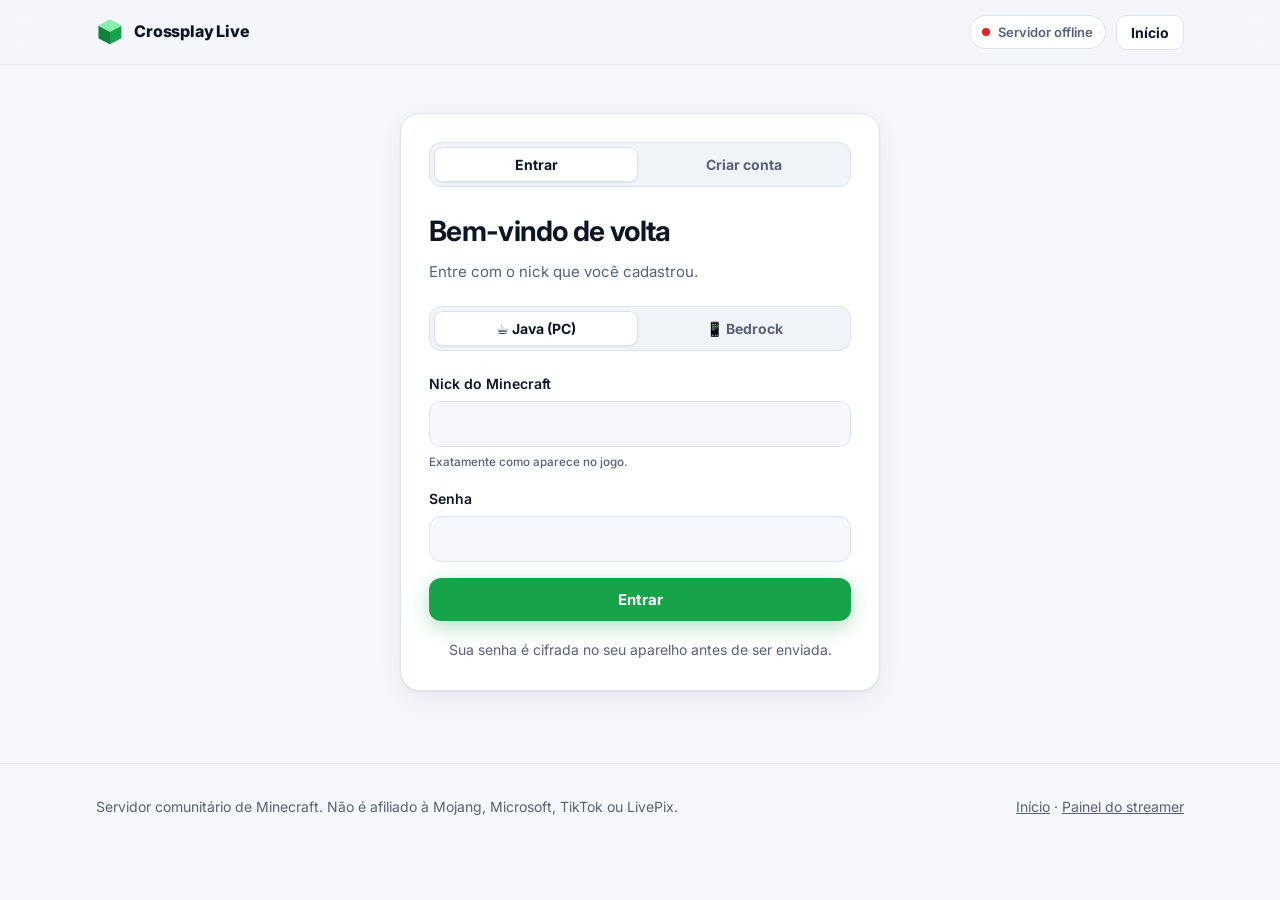
==== conta.html @ 196f1fc4 "Site novo: visual moderno, conta de jogador com aprovação e endereços só para aprovados - página ini" ====
<!doctype html>
<html lang="pt-BR">
<head>
  <meta charset="utf-8">
  <meta name="viewport" content="width=device-width, initial-scale=1">
  <title>Minha conta · Crossplay Live</title>
  <meta name="description" content="Crie sua conta, peça acesso e veja o endereço do servidor depois de aprovado.">
  <meta name="theme-color" content="#090c13">
  <meta name="robots" content="noindex">
  <link rel="preconnect" href="https://fonts.googleapis.com">
  <link rel="preconnect" href="https://fonts.gstatic.com" crossorigin>
  <link href="https://fonts.googleapis.com/css2?family=Press+Start+2P&family=Inter:wght@400;500;600;700;800&display=swap" rel="stylesheet">
  <link rel="stylesheet" href="assets/site.css">
  <link rel="icon" href="data:image/svg+xml,%3Csvg xmlns='http://www.w3.org/2000/svg' viewBox='0 0 32 32'%3E%3Cpath fill='%2316a34a' d='M16 2 29 9v14l-13 7-13-7V9z'/%3E%3Cpath fill='%2315803d' d='M16 16v14L3 23V9z'/%3E%3Cpath fill='%2386efac' d='M16 2 29 9l-13 7L3 9z'/%3E%3C/svg%3E">
</head>
<body>

<nav class="nav" aria-label="Principal">
  <div class="wrap nav-row">
    <a class="brand" href="./">
      <svg class="brand-mark" viewBox="0 0 32 32" aria-hidden="true"><path fill="#16a34a" d="M16 2 29 9v14l-13 7-13-7V9z"/><path fill="#15803d" d="M16 16v14L3 23V9z"/><path fill="#86efac" d="M16 2 29 9l-13 7L3 9z"/></svg>
      Crossplay Live
    </a>
    <div class="nav-actions">
      <span class="status-pill" id="status" aria-live="polite"><span class="dot"></span><span data-status-text>Verificando…</span></span>
      <a class="btn btn-ghost btn-sm" href="./">Início</a>
    </div>
  </div>
</nav>

<main class="wrap">
  <div class="auth-wrap">
    <div id="flash" class="alert" role="status" hidden></div>

    <!-- visitante: entrar ou criar conta -->
    <section id="view-auth" class="panel" hidden>
      <div class="seg" role="tablist" aria-label="Acesso">
        <button type="button" role="tab" id="tab-login" aria-selected="true">Entrar</button>
        <button type="button" role="tab" id="tab-signup" aria-selected="false">Criar conta</button>
      </div>

      <form id="form-auth" novalidate>
        <h1 id="auth-title">Bem-vindo de volta</h1>
        <p class="sub" id="auth-sub">Entre com o nick que você cadastrou.</p>

        <div class="seg" role="radiogroup" aria-label="Versão do jogo">
          <label><input type="radio" name="edition" value="java" checked><span>☕ Java (PC)</span></label>
          <label><input type="radio" name="edition" value="bedrock"><span>📱 Bedrock</span></label>
        </div>

        <label class="field"><span id="nick-label">Nick do Minecraft</span>
          <input name="nick" autocomplete="username" required minlength="3" maxlength="17" pattern="\.?[A-Za-z0-9_]{3,16}" spellcheck="false" autocapitalize="off">
          <small id="nick-help">Exatamente como aparece no jogo.</small>
        </label>
        <label class="field">Senha
          <input name="password" type="password" autocomplete="current-password" required minlength="8" maxlength="128">
        </label>

        <div id="signup-fields" hidden>
          <label class="field">Confirmar senha
            <input name="password2" type="password" autocomplete="new-password" minlength="8" maxlength="128">
          </label>
          <label class="field">Recado para o admin <small>(opcional) Quem te convidou? De qual live você é?</small>
            <textarea name="message" maxlength="280"></textarea>
          </label>
          <label class="check"><input type="checkbox" name="rules"> <span>Li e aceito as <a href="./#regras">regras do servidor</a>.</span></label>
        </div>

        <button class="btn btn-primary btn-block" type="submit" id="auth-submit">Entrar</button>
        <p class="hero-note" style="text-align:center">Sua senha é cifrada no seu aparelho antes de ser enviada.</p>
      </form>
    </section>

    <!-- jogador logado -->
    <section id="view-account" class="panel" hidden>
      <div class="profile-row">
        <div class="who">
          <div class="avatar pixel" id="avatar" aria-hidden="true" style="display:grid;place-items:center;font-size:16px">?</div>
          <div><b id="who-nick">—</b><span id="who-edition">—</span></div>
        </div>
        <button class="btn btn-ghost btn-sm" type="button" id="logout">Sair</button>
      </div>
      <div id="account-state"></div>
      <div id="servers"></div>
    </section>

    <!-- API fora do ar -->
    <section id="view-offline" class="panel" hidden>
      <h1>Servidor indisponível</h1>
      <p class="sub">Não foi possível falar com o servidor agora. Ele pode estar desligado ou reiniciando. Tente de novo em alguns minutos.</p>
      <button class="btn btn-ghost" type="button" onclick="location.reload()">Tentar de novo</button>
    </section>
  </div>
</main>

<footer>
  <div class="wrap foot-row">
    <span>Servidor comunitário de Minecraft. Não é afiliado à Mojang, Microsoft, TikTok ou LivePix.</span>
    <span><a href="./">Início</a> · <a href="painel.html">Painel do streamer</a></span>
  </div>
</footer>

<script type="module" src="assets/conta.js"></script>
</body>
</html>
---- assets/site.css ----
/* Visual do site (página inicial e área do jogador). Tema claro/escuro por tokens. */
:root {
  --bg: #f5f7fb; --bg-2: #eaeef6; --surface: #ffffff; --surface-2: #f0f3f8; --text: #0e1525; --muted: #586178;
  --border: #dde3ee; --brand: #16a34a; --brand-ink: #ffffff; --brand-2: #7c3aed; --tiktok: #e11d5c; --pix: #0d9488;
  --warn: #b45309; --danger: #dc2626; --ok: #15803d;
  --t1: #16a34a; --t2: #2563eb; --t3: #ca8a04; --t4: #dc2626;
  --glow-1: rgba(34, 197, 94, .20); --glow-2: rgba(124, 58, 237, .16);
  --shadow: 0 1px 2px rgba(15, 23, 42, .06), 0 8px 24px rgba(15, 23, 42, .06);
  --radius: 16px;
  color-scheme: light;
}
@media (prefers-color-scheme: dark) {
  :root:not([data-theme="light"]) {
    --bg: #090c13; --bg-2: #0e1320; --surface: #111725; --surface-2: #182033; --text: #e9eef7; --muted: #97a1b6;
    --border: #222b3f; --brand: #4ade80; --brand-ink: #062611; --brand-2: #a78bfa; --tiktok: #ff4d86; --pix: #2dd4bf;
    --warn: #fbbf24; --danger: #f87171; --ok: #4ade80;
    --t1: #4ade80; --t2: #60a5fa; --t3: #facc15; --t4: #f87171;
    --glow-1: rgba(74, 222, 128, .14); --glow-2: rgba(167, 139, 250, .14);
    --shadow: 0 1px 2px rgba(0, 0, 0, .4), 0 12px 32px rgba(0, 0, 0, .35);
    color-scheme: dark;
  }
}
:root[data-theme="dark"] {
  --bg: #090c13; --bg-2: #0e1320; --surface: #111725; --surface-2: #182033; --text: #e9eef7; --muted: #97a1b6;
  --border: #222b3f; --brand: #4ade80; --brand-ink: #062611; --brand-2: #a78bfa; --tiktok: #ff4d86; --pix: #2dd4bf;
  --warn: #fbbf24; --danger: #f87171; --ok: #4ade80;
  --t1: #4ade80; --t2: #60a5fa; --t3: #facc15; --t4: #f87171;
  --glow-1: rgba(74, 222, 128, .14); --glow-2: rgba(167, 139, 250, .14);
  --shadow: 0 1px 2px rgba(0, 0, 0, .4), 0 12px 32px rgba(0, 0, 0, .35);
  color-scheme: dark;
}

* { box-sizing: border-box; }
html { -webkit-text-size-adjust: 100%; scroll-behavior: smooth; scroll-padding-top: 80px; }
body { margin: 0; background: var(--bg); color: var(--text); font: 16px/1.6 Inter, system-ui, -apple-system, "Segoe UI", sans-serif; }
a { color: inherit; }
[hidden] { display: none !important; }
.wrap { max-width: 1120px; margin: 0 auto; padding: 0 16px; }
.pixel { font-family: "Press Start 2P", ui-monospace, monospace; letter-spacing: .02em; }
code, .kbd {
  font-family: ui-monospace, "Cascadia Code", Consolas, monospace; font-size: .9em;
  background: var(--surface-2); border: 1px solid var(--border); border-radius: 6px; padding: 1px 6px;
}
:focus-visible { outline: 2px solid var(--brand); outline-offset: 2px; }
@media (prefers-reduced-motion: reduce) { *, *::before, *::after { animation: none !important; transition: none !important; } }

/* navegação */
.nav {
  position: sticky; top: 0; z-index: 10; backdrop-filter: saturate(1.4) blur(12px); -webkit-backdrop-filter: saturate(1.4) blur(12px);
  background: color-mix(in srgb, var(--bg) 78%, transparent); border-bottom: 1px solid color-mix(in srgb, var(--border) 70%, transparent);
}
.nav-row { display: flex; align-items: center; gap: 20px; min-height: 64px; }
.brand { display: flex; align-items: center; gap: 10px; text-decoration: none; font-weight: 800; letter-spacing: -.01em; white-space: nowrap; }
.brand-mark { width: 28px; height: 28px; flex: none; }
.nav-links { display: flex; gap: 4px; margin: 0 auto 0 12px; }
.nav-links a { text-decoration: none; color: var(--muted); font-weight: 600; font-size: 15px; padding: 8px 12px; border-radius: 10px; }
.nav-links a:hover { color: var(--text); background: var(--surface-2); }
.nav-actions { display: flex; align-items: center; gap: 10px; margin-left: auto; }

/* botões */
.btn {
  display: inline-flex; align-items: center; justify-content: center; gap: 8px; font: 700 15px Inter, system-ui, sans-serif;
  padding: 11px 18px; border-radius: 12px; border: 1px solid transparent; cursor: pointer; text-decoration: none; white-space: nowrap;
  transition: transform .15s ease, box-shadow .15s ease, background-color .15s ease;
}
.btn:active { transform: translateY(1px); }
.btn-primary { background: var(--brand); color: var(--brand-ink); box-shadow: 0 6px 20px color-mix(in srgb, var(--brand) 32%, transparent); }
.btn-primary:hover { box-shadow: 0 8px 28px color-mix(in srgb, var(--brand) 45%, transparent); }
.btn-ghost { background: var(--surface); color: var(--text); border-color: var(--border); }
.btn-ghost:hover { background: var(--surface-2); }
.btn-sm { padding: 8px 14px; font-size: 14px; border-radius: 10px; }
.btn:disabled { opacity: .6; cursor: progress; }

/* status do servidor */
.status-pill {
  display: inline-flex; align-items: center; gap: 8px; font-size: 13px; font-weight: 600; color: var(--muted);
  padding: 6px 12px; border-radius: 999px; background: var(--surface); border: 1px solid var(--border); white-space: nowrap;
}
.dot { width: 8px; height: 8px; border-radius: 50%; background: var(--muted); flex: none; }
.status-pill.on .dot { background: var(--ok); box-shadow: 0 0 0 0 color-mix(in srgb, var(--ok) 60%, transparent); animation: pulse 2s infinite; }
.status-pill.off .dot { background: var(--danger); }
@keyframes pulse { 70% { box-shadow: 0 0 0 8px transparent; } 100% { box-shadow: 0 0 0 0 transparent; } }

/* hero */
.hero { position: relative; overflow: hidden; padding: 72px 0 88px; }
.hero::before {
  content: ""; position: absolute; inset: -20% -10% auto; height: 120%; z-index: -1; pointer-events: none;
  background: radial-gradient(40% 50% at 20% 30%, var(--glow-1), transparent 70%),
              radial-gradient(35% 45% at 85% 20%, var(--glow-2), transparent 70%);
}
.hero::after {
  content: ""; position: absolute; inset: 0; z-index: -1; pointer-events: none; opacity: .5;
  background-image: linear-gradient(var(--border) 1px, transparent 1px), linear-gradient(90deg, var(--border) 1px, transparent 1px);
  background-size: 40px 40px; mask-image: radial-gradient(60% 60% at 50% 30%, #000, transparent 75%);
  -webkit-mask-image: radial-gradient(60% 60% at 50% 30%, #000, transparent 75%);
}
.hero-grid { display: grid; grid-template-columns: 1.15fr .85fr; gap: 48px; align-items: center; }
.eyebrow { display: flex; flex-wrap: wrap; gap: 8px; margin-bottom: 22px; }
.chip {
  font-size: 13px; font-weight: 600; padding: 5px 11px; border-radius: 999px; color: var(--muted);
  background: color-mix(in srgb, var(--surface) 80%, transparent); border: 1px solid var(--border);
}
.hero h1 { font-size: clamp(36px, 6vw, 64px); line-height: 1.04; letter-spacing: -.035em; margin: 0 0 20px; font-weight: 800; }
.grad { background: linear-gradient(90deg, var(--tiktok), var(--brand-2) 55%, var(--pix)); -webkit-background-clip: text; background-clip: text; color: transparent; }
.lead { font-size: clamp(17px, 2.1vw, 19px); color: var(--muted); max-width: 580px; margin: 0 0 30px; }
.cta-row { display: flex; flex-wrap: wrap; gap: 12px; }
.hero-note { margin: 18px 0 0; font-size: 14px; color: var(--muted); }
.hero-note a { color: var(--text); font-weight: 600; }

/* feed de exemplo no hero */
.feed { position: relative; background: var(--surface); border: 1px solid var(--border); border-radius: 20px; padding: 18px; box-shadow: var(--shadow); }
.feed-head { display: flex; align-items: center; justify-content: space-between; margin-bottom: 12px; font-size: 13px; font-weight: 700; color: var(--muted); text-transform: uppercase; letter-spacing: .06em; }
.live-tag { color: #fff; background: var(--tiktok); padding: 2px 8px; border-radius: 6px; font-size: 11px; letter-spacing: .08em; }
.feed-list { list-style: none; margin: 0; padding: 0; display: grid; gap: 10px; }
.feed-item { display: grid; grid-template-columns: 40px 1fr; gap: 12px; align-items: center; padding: 12px; border-radius: 14px; background: var(--surface-2); border: 1px solid var(--border); animation: slide-in .5s ease both; }
.feed-item:nth-child(2) { animation-delay: .15s; } .feed-item:nth-child(3) { animation-delay: .3s; } .feed-item:nth-child(4) { animation-delay: .45s; }
.feed-ico { width: 40px; height: 40px; border-radius: 12px; display: grid; place-items: center; font-size: 20px; background: var(--surface); border: 1px solid var(--border); }
.feed-item b { display: block; font-size: 15px; }
.feed-item span { font-size: 13px; color: var(--muted); }
@keyframes slide-in { from { opacity: 0; transform: translateY(8px); } to { opacity: 1; transform: none; } }

/* seções */
section { padding: 72px 0; }
.section-alt { background: var(--bg-2); border-block: 1px solid var(--border); }
.kicker { font-size: 13px; font-weight: 700; color: var(--brand); text-transform: uppercase; letter-spacing: .08em; margin: 0 0 8px; }
h2 { font-size: clamp(26px, 3.6vw, 38px); line-height: 1.15; letter-spacing: -.025em; margin: 0 0 12px; font-weight: 800; }
.sub { color: var(--muted); margin: 0 0 32px; max-width: 640px; font-size: 17px; }

.grid-3 { display: grid; gap: 16px; grid-template-columns: repeat(3, minmax(0, 1fr)); }
.card { background: var(--surface); border: 1px solid var(--border); border-radius: var(--radius); padding: 24px; box-shadow: var(--shadow); min-width: 0; }
.step-num {
  width: 36px; height: 36px; border-radius: 10px; display: grid; place-items: center; margin-bottom: 16px; font-weight: 800;
  color: var(--brand); background: color-mix(in srgb, var(--brand) 14%, transparent);
}
.card h3 { margin: 0 0 6px; font-size: 18px; letter-spacing: -.01em; }
.card p { margin: 0; color: var(--muted); font-size: 15px; }

/* tabela de eventos */
.tabs { display: inline-flex; gap: 4px; padding: 4px; background: var(--surface); border: 1px solid var(--border); border-radius: 12px; margin-bottom: 20px; }
.tabs button { font: 700 15px Inter, system-ui, sans-serif; color: var(--muted); background: transparent; border: 0; border-radius: 9px; padding: 9px 18px; cursor: pointer; }
.tabs button[aria-selected="true"] { background: var(--surface-2); color: var(--text); box-shadow: inset 0 0 0 1px var(--border); }
.tiers { display: grid; gap: 12px; }
.tier {
  display: grid; grid-template-columns: 200px 1fr; gap: 20px; align-items: center; position: relative; overflow: hidden;
  background: var(--surface); border: 1px solid var(--border); border-radius: var(--radius); padding: 20px 22px;
}
.tier::before { content: ""; position: absolute; inset: 0 auto 0 0; width: 4px; background: var(--c); }
.tier .name { font-size: 10px; color: var(--c); margin-bottom: 8px; }
.tier .range { font-size: 22px; font-weight: 800; white-space: nowrap; letter-spacing: -.01em; }
.tier .range small { font-size: 13px; font-weight: 600; color: var(--muted); display: block; letter-spacing: 0; }
.tier ul { margin: 0; padding: 0; list-style: none; display: flex; flex-wrap: wrap; gap: 8px; }
.tier li { background: var(--surface-2); border: 1px solid var(--border); border-radius: 9px; padding: 5px 11px; font-size: 14px; }
.tier li.rand { border-style: dashed; }
.legend { font-size: 14px; color: var(--muted); margin-top: 16px; }
.legend span { border: 1px dashed var(--border); border-radius: 6px; padding: 0 6px; }

.rules { display: grid; gap: 12px; grid-template-columns: repeat(auto-fit, minmax(240px, 1fr)); }
.rules div { background: var(--surface); border: 1px solid var(--border); border-radius: 14px; padding: 18px; font-size: 15px; color: var(--muted); }
.rules b { display: block; margin-bottom: 4px; color: var(--text); }

.cta-band {
  display: flex; align-items: center; justify-content: space-between; gap: 24px; flex-wrap: wrap; padding: 32px;
  border-radius: 22px; border: 1px solid var(--border); box-shadow: var(--shadow);
  background: radial-gradient(60% 120% at 0% 0%, var(--glow-1), transparent 70%), radial-gradient(60% 120% at 100% 100%, var(--glow-2), transparent 70%), var(--surface);
}
.cta-band h2 { margin: 0 0 6px; font-size: clamp(22px, 3vw, 30px); }
.cta-band p { margin: 0; color: var(--muted); }

footer { border-top: 1px solid var(--border); padding: 32px 0 48px; color: var(--muted); font-size: 14px; }
.foot-row { display: flex; justify-content: space-between; gap: 16px; flex-wrap: wrap; }
.foot-row a { color: var(--muted); }

/* formulários e área do jogador */
.auth-wrap { max-width: 480px; margin: 48px auto 72px; }
.panel { background: var(--surface); border: 1px solid var(--border); border-radius: 20px; padding: 28px; box-shadow: var(--shadow); }
.panel h1 { font-size: 28px; letter-spacing: -.025em; margin: 0 0 6px; }
.panel .sub { margin-bottom: 22px; font-size: 15px; }
.seg { display: grid; grid-auto-flow: column; grid-auto-columns: 1fr; gap: 4px; padding: 4px; background: var(--surface-2); border: 1px solid var(--border); border-radius: 12px; margin-bottom: 22px; }
.seg button, .seg label { font: 700 14px Inter, system-ui, sans-serif; color: var(--muted); background: transparent; border: 0; border-radius: 9px; padding: 9px 10px; cursor: pointer; text-align: center; margin: 0; }
.seg button[aria-selected="true"], .seg input:checked + span { color: var(--text); }
.seg button[aria-selected="true"], .seg label:has(input:checked) { background: var(--surface); box-shadow: 0 1px 2px rgba(0,0,0,.08), inset 0 0 0 1px var(--border); }
.seg input { position: absolute; opacity: 0; pointer-events: none; }
.field { display: grid; gap: 6px; margin-bottom: 16px; font-size: 14px; font-weight: 600; }
.field small { font-weight: 500; color: var(--muted); }
.field input, .field textarea {
  font: 16px Inter, system-ui, sans-serif; color: var(--text); background: var(--bg); width: 100%; min-width: 0;
  border: 1px solid var(--border); border-radius: 12px; padding: 12px 14px; transition: border-color .15s, box-shadow .15s;
}
.field textarea { resize: vertical; min-height: 76px; }
.field input:focus, .field textarea:focus { outline: none; border-color: var(--brand); box-shadow: 0 0 0 4px color-mix(in srgb, var(--brand) 18%, transparent); }
.field input:user-invalid { border-color: var(--danger); }
.check { display: flex; gap: 10px; align-items: flex-start; font-size: 14px; color: var(--muted); margin: 4px 0 20px; }
.check input { margin-top: 3px; accent-color: var(--brand); }
.btn-block { width: 100%; }
.alert { padding: 12px 14px; border-radius: 12px; border: 1px solid var(--border); background: var(--surface-2); font-size: 14px; font-weight: 600; margin-bottom: 16px; }
.alert.err { border-color: color-mix(in srgb, var(--danger) 50%, var(--border)); color: var(--danger); background: color-mix(in srgb, var(--danger) 8%, var(--surface)); }
.alert.ok { border-color: color-mix(in srgb, var(--ok) 50%, var(--border)); color: var(--ok); background: color-mix(in srgb, var(--ok) 8%, var(--surface)); }

.state { display: flex; gap: 14px; align-items: flex-start; padding: 18px; border-radius: 14px; border: 1px solid var(--border); background: var(--surface-2); margin-bottom: 20px; }
.state-ico { width: 44px; height: 44px; flex: none; border-radius: 12px; display: grid; place-items: center; font-size: 22px; background: var(--surface); border: 1px solid var(--border); }
.state b { display: block; font-size: 17px; margin-bottom: 2px; }
.state p { margin: 0; color: var(--muted); font-size: 14px; }
.state.pending { border-color: color-mix(in srgb, var(--warn) 45%, var(--border)); }
.state.approved { border-color: color-mix(in srgb, var(--ok) 45%, var(--border)); }
.state.rejected { border-color: color-mix(in srgb, var(--danger) 45%, var(--border)); }

.addr {
  display: grid; grid-template-columns: minmax(0, 1fr) auto; align-items: center; gap: 2px 12px; margin-bottom: 10px;
  background: var(--bg); border: 1px solid var(--border); border-radius: 12px; padding: 10px 10px 10px 14px;
}
.addr-label { grid-column: 1 / -1; font-size: 11px; font-weight: 700; color: var(--muted); text-transform: uppercase; letter-spacing: .06em; }
.addr code { background: none; border: 0; padding: 0; font-size: 15px; font-weight: 700; overflow-wrap: anywhere; }
.copy { font: 700 13px Inter, system-ui, sans-serif; color: var(--text); background: var(--surface); border: 1px solid var(--border); border-radius: 9px; padding: 7px 12px; cursor: pointer; min-width: 82px; }
.copy.done { color: var(--ok); border-color: var(--ok); }
.server-block { margin-bottom: 18px; }
.server-block h3 { font-size: 15px; margin: 0 0 8px; display: flex; align-items: center; gap: 8px; }
.server-block ol { margin: 8px 0 0; padding-left: 20px; color: var(--muted); font-size: 14px; }
.profile-row { display: flex; align-items: center; justify-content: space-between; gap: 12px; margin-bottom: 18px; }
.avatar { width: 48px; height: 48px; border-radius: 12px; image-rendering: pixelated; background: var(--surface-2); border: 1px solid var(--border); }
.who { display: flex; align-items: center; gap: 12px; min-width: 0; }
.who b { display: block; font-size: 18px; overflow: hidden; text-overflow: ellipsis; }
.who span { font-size: 13px; color: var(--muted); }

@media (max-width: 900px) {
  .hero-grid { grid-template-columns: 1fr; gap: 36px; }
  .grid-3 { grid-template-columns: 1fr; }
  .nav-links { display: none; }
}
@media (max-width: 600px) {
  .hero { padding: 44px 0 60px; }
  section { padding: 52px 0; }
  .tier { grid-template-columns: 1fr; gap: 12px; }
  .tabs { display: flex; } .tabs button { flex: 1; }
  .nav-actions .status-pill { display: none; }
  .panel { padding: 22px; }
  .auth-wrap { margin-top: 28px; }
  .cta-band { padding: 24px; }
}
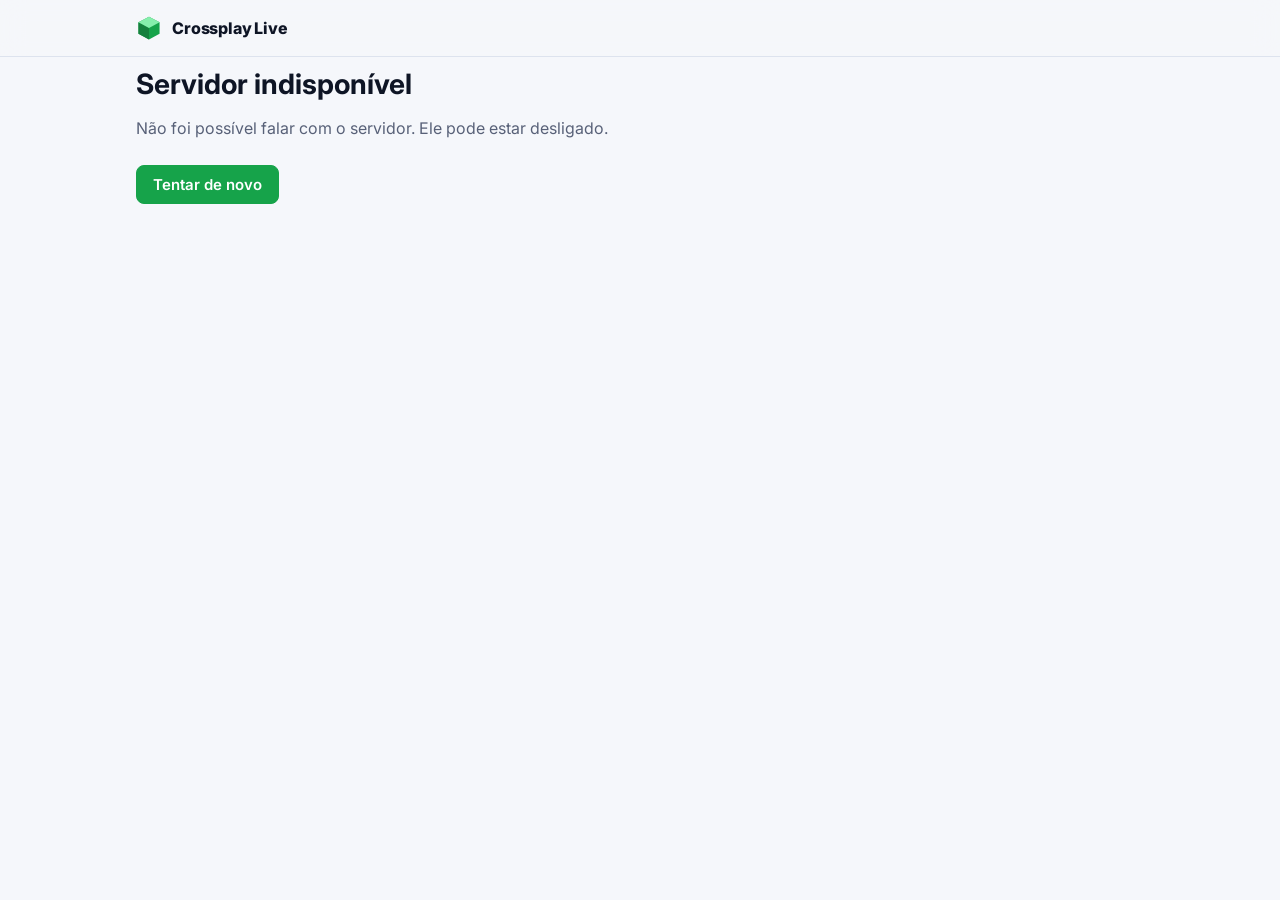
==== commit ae3ac14d: "Cadastro único: uma conta para todos, aprovação do admin e painel por perfil - painel.html vira a pá" ====
--- a/conta.html
+++ b/conta.html
@@ -4,102 +4,13 @@
   <meta charset="utf-8">
   <meta name="viewport" content="width=device-width, initial-scale=1">
   <title>Minha conta · Crossplay Live</title>
-  <meta name="description" content="Crie sua conta, peça acesso e veja o endereço do servidor depois de aprovado.">
-  <meta name="theme-color" content="#090c13">
   <meta name="robots" content="noindex">
-  <link rel="preconnect" href="https://fonts.googleapis.com">
-  <link rel="preconnect" href="https://fonts.gstatic.com" crossorigin>
-  <link href="https://fonts.googleapis.com/css2?family=Press+Start+2P&family=Inter:wght@400;500;600;700;800&display=swap" rel="stylesheet">
-  <link rel="stylesheet" href="assets/site.css">
-  <link rel="icon" href="data:image/svg+xml,%3Csvg xmlns='http://www.w3.org/2000/svg' viewBox='0 0 32 32'%3E%3Cpath fill='%2316a34a' d='M16 2 29 9v14l-13 7-13-7V9z'/%3E%3Cpath fill='%2315803d' d='M16 16v14L3 23V9z'/%3E%3Cpath fill='%2386efac' d='M16 2 29 9l-13 7L3 9z'/%3E%3C/svg%3E">
+  <meta http-equiv="refresh" content="0; url=painel.html">
+  <script>location.replace("painel.html" + location.search + location.hash);</script>
+  <style>body { margin: 0; font: 16px system-ui, sans-serif; background: #090c13; color: #e9eef7; padding: 32px 16px; }
+    a { color: #4ade80; }</style>
 </head>
 <body>
-
-<nav class="nav" aria-label="Principal">
-  <div class="wrap nav-row">
-    <a class="brand" href="./">
-      <svg class="brand-mark" viewBox="0 0 32 32" aria-hidden="true"><path fill="#16a34a" d="M16 2 29 9v14l-13 7-13-7V9z"/><path fill="#15803d" d="M16 16v14L3 23V9z"/><path fill="#86efac" d="M16 2 29 9l-13 7L3 9z"/></svg>
-      Crossplay Live
-    </a>
-    <div class="nav-actions">
-      <span class="status-pill" id="status" aria-live="polite"><span class="dot"></span><span data-status-text>Verificando…</span></span>
-      <a class="btn btn-ghost btn-sm" href="./">Início</a>
-    </div>
-  </div>
-</nav>
-
-<main class="wrap">
-  <div class="auth-wrap">
-    <div id="flash" class="alert" role="status" hidden></div>
-
-    <!-- visitante: entrar ou criar conta -->
-    <section id="view-auth" class="panel" hidden>
-      <div class="seg" role="tablist" aria-label="Acesso">
-        <button type="button" role="tab" id="tab-login" aria-selected="true">Entrar</button>
-        <button type="button" role="tab" id="tab-signup" aria-selected="false">Criar conta</button>
-      </div>
-
-      <form id="form-auth" novalidate>
-        <h1 id="auth-title">Bem-vindo de volta</h1>
-        <p class="sub" id="auth-sub">Entre com o nick que você cadastrou.</p>
-
-        <div class="seg" role="radiogroup" aria-label="Versão do jogo">
-          <label><input type="radio" name="edition" value="java" checked><span>☕ Java (PC)</span></label>
-          <label><input type="radio" name="edition" value="bedrock"><span>📱 Bedrock</span></label>
-        </div>
-
-        <label class="field"><span id="nick-label">Nick do Minecraft</span>
-          <input name="nick" autocomplete="username" required minlength="3" maxlength="17" pattern="\.?[A-Za-z0-9_]{3,16}" spellcheck="false" autocapitalize="off">
-          <small id="nick-help">Exatamente como aparece no jogo.</small>
-        </label>
-        <label class="field">Senha
-          <input name="password" type="password" autocomplete="current-password" required minlength="8" maxlength="128">
-        </label>
-
-        <div id="signup-fields" hidden>
-          <label class="field">Confirmar senha
-            <input name="password2" type="password" autocomplete="new-password" minlength="8" maxlength="128">
-          </label>
-          <label class="field">Recado para o admin <small>(opcional) Quem te convidou? De qual live você é?</small>
-            <textarea name="message" maxlength="280"></textarea>
-          </label>
-          <label class="check"><input type="checkbox" name="rules"> <span>Li e aceito as <a href="./#regras">regras do servidor</a>.</span></label>
-        </div>
-
-        <button class="btn btn-primary btn-block" type="submit" id="auth-submit">Entrar</button>
-        <p class="hero-note" style="text-align:center">Sua senha é cifrada no seu aparelho antes de ser enviada.</p>
-      </form>
-    </section>
-
-    <!-- jogador logado -->
-    <section id="view-account" class="panel" hidden>
-      <div class="profile-row">
-        <div class="who">
-          <div class="avatar pixel" id="avatar" aria-hidden="true" style="display:grid;place-items:center;font-size:16px">?</div>
-          <div><b id="who-nick">—</b><span id="who-edition">—</span></div>
-        </div>
-        <button class="btn btn-ghost btn-sm" type="button" id="logout">Sair</button>
-      </div>
-      <div id="account-state"></div>
-      <div id="servers"></div>
-    </section>
-
-    <!-- API fora do ar -->
-    <section id="view-offline" class="panel" hidden>
-      <h1>Servidor indisponível</h1>
-      <p class="sub">Não foi possível falar com o servidor agora. Ele pode estar desligado ou reiniciando. Tente de novo em alguns minutos.</p>
-      <button class="btn btn-ghost" type="button" onclick="location.reload()">Tentar de novo</button>
-    </section>
-  </div>
-</main>
-
-<footer>
-  <div class="wrap foot-row">
-    <span>Servidor comunitário de Minecraft. Não é afiliado à Mojang, Microsoft, TikTok ou LivePix.</span>
-    <span><a href="./">Início</a> · <a href="painel.html">Painel do streamer</a></span>
-  </div>
-</footer>
-
-<script type="module" src="assets/conta.js"></script>
+  <p>A conta agora fica no painel. <a href="painel.html">Abrir o painel</a>.</p>
 </body>
 </html>
